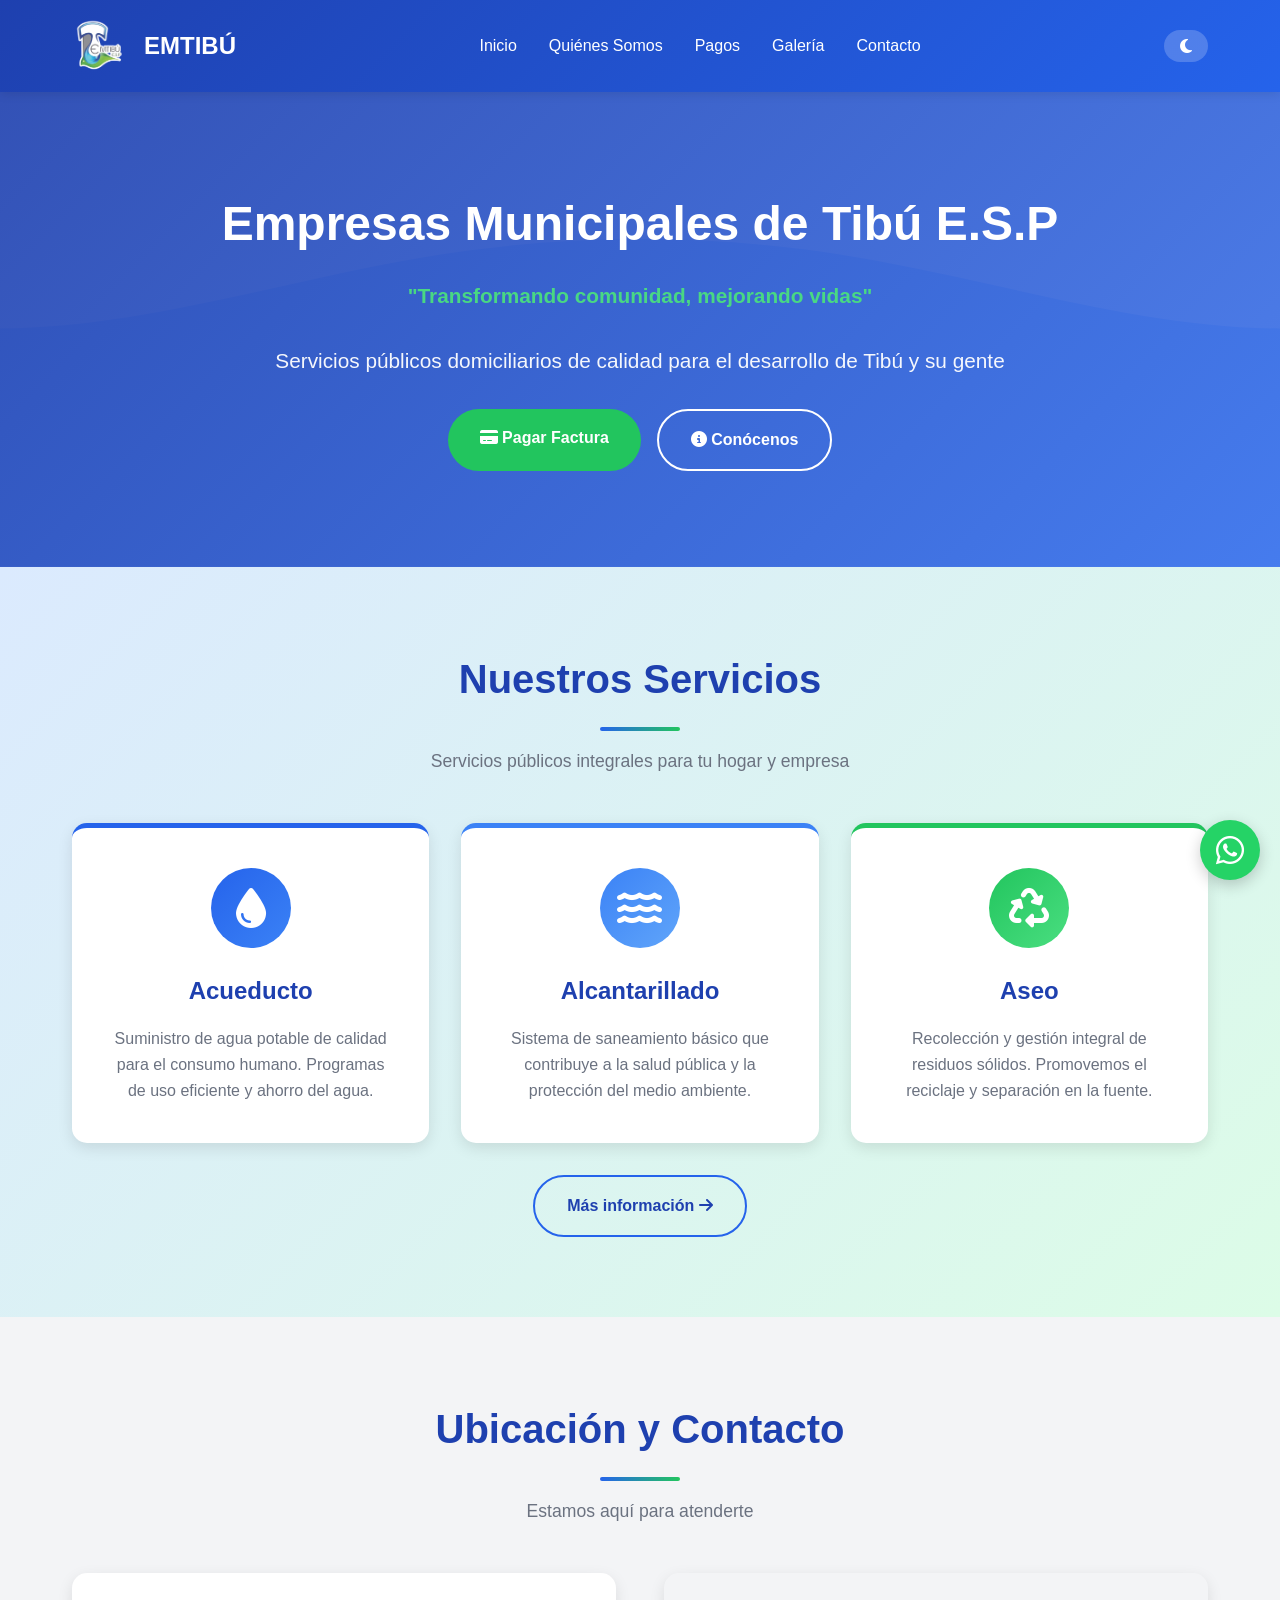
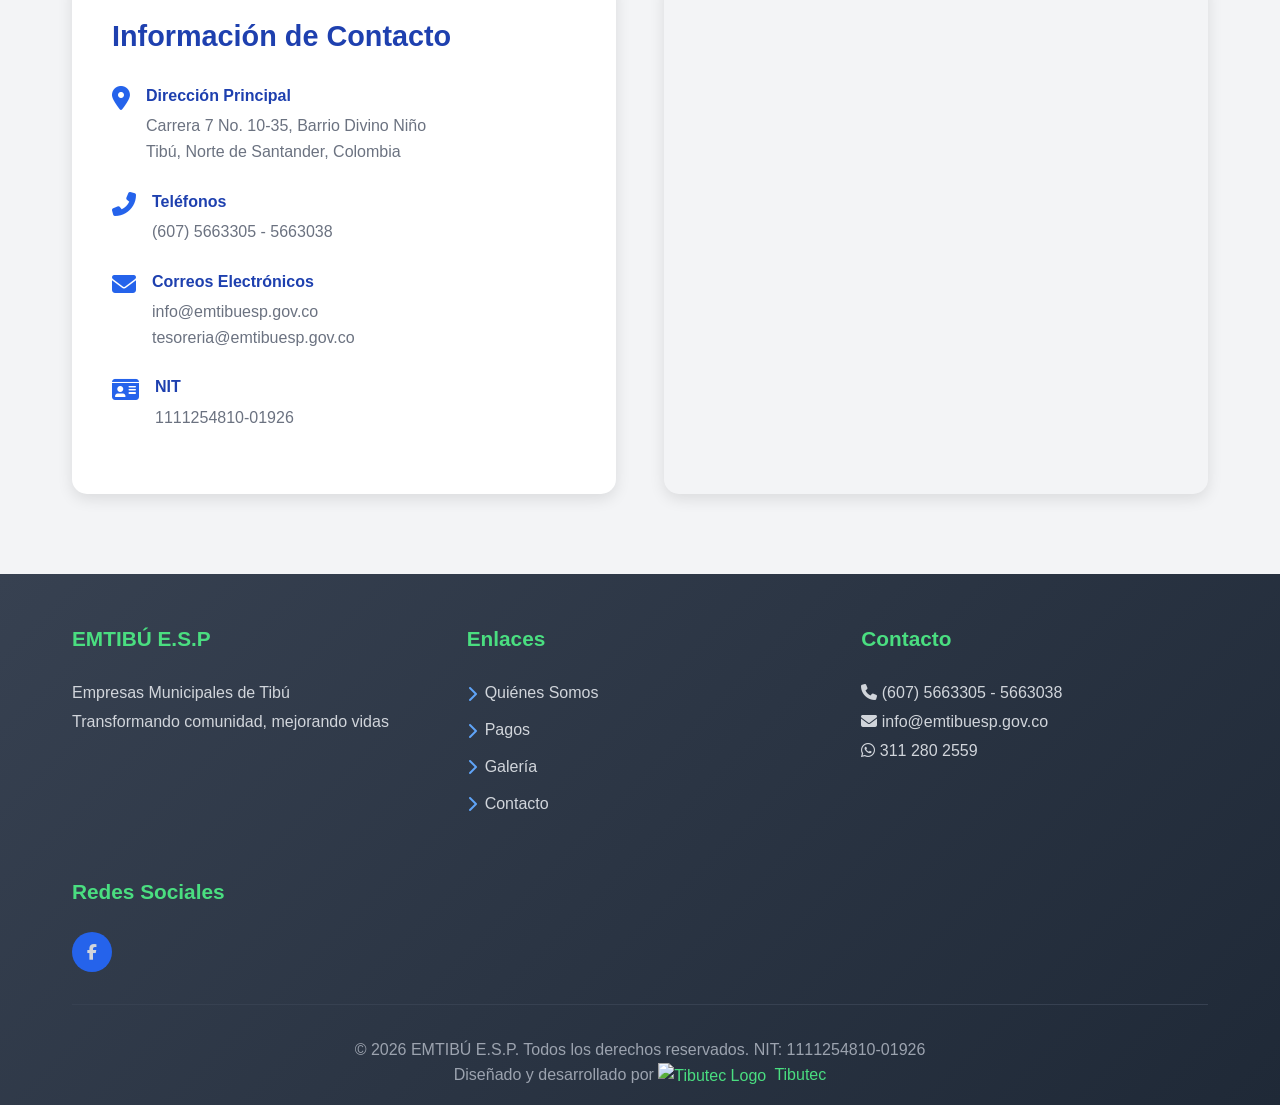
==== index.html @ 5c6bcf32 "creacion y estructura archivos" ====
<!DOCTYPE html>
<html lang="es">
<head>
    <meta charset="UTF-8">
    <meta name="viewport" content="width=device-width, initial-scale=1.0">
    <meta name="description" content="EMTIBÚ E.S.P - Servicios de Acueducto, Alcantarillado y Aseo en Tibú, Norte de Santander">
    <title>Inicio - EMTIBÚ E.S.P</title>
    <link rel="icon" type="image/png" href="assets/logo.emtibu.PNG">
    <link rel="stylesheet" href="https://cdnjs.cloudflare.com/ajax/libs/font-awesome/6.4.0/css/all.min.css">
    <link rel="stylesheet" href="css/styles.css">
</head>
<body>
    <header>
        <div class="container">
            <nav>
                <div class="logo">
                    <img src="assets/logo.emtibu.PNG" alt="EMTIBÚ Logo">
                    <div class="logo-text">
                        <h1>EMTIBÚ</h1>
                        <!-- <span>Empresas Municipales de Tibú E.S.P</span> -->
                    </div>
                </div>
                <ul class="nav-links">
                    <li><a href="index.html" class="active">Inicio</a></li>
                    <li><a href="pages/nosotros.html">Quiénes Somos</a></li>
                    <li><a href="pages/pagos.html">Pagos</a></li>
                    <li><a href="pages/galeria.html">Galería</a></li>
                    <li><a href="pages/contacto.html">Contacto</a></li>
                </ul>
                <div class="nav-controls">
                    <button class="theme-toggle">
                        <i class="fas fa-moon"></i>
                    </button>
                    <div class="mobile-menu">
                        <i class="fas fa-bars"></i>
                    </div>
                </div>
            </nav>
        </div>
    </header>

    <section class="hero" id="inicio">
        <div class="container">
            <h2>Empresas Municipales de Tibú E.S.P</h2>
            <p class="hero-slogan">"Transformando comunidad, mejorando vidas"</p>
            <p>Servicios públicos domiciliarios de calidad para el desarrollo de Tibú y su gente</p>
            <div class="cta-buttons">
                <a href="pages/pagos.html" class="btn btn-primary"><i class="fas fa-credit-card"></i> Pagar Factura</a>
                <a href="pages/nosotros.html" class="btn btn-secondary"><i class="fas fa-info-circle"></i> Conócenos</a>
            </div>
        </div>
    </section>

    <section class="services" id="servicios">
        <div class="container">
            <h2 class="section-title">Nuestros Servicios</h2>
            <p class="section-subtitle">Servicios públicos integrales para tu hogar y empresa</p>
            <div class="services-grid">
                <div class="service-card">
                    <div class="service-icon"><i class="fas fa-tint"></i></div>
                    <h3>Acueducto</h3>
                    <p>Suministro de agua potable de calidad para el consumo humano. Programas de uso eficiente y ahorro del agua.</p>
                </div>
                <div class="service-card">
                    <div class="service-icon"><i class="fas fa-water"></i></div>
                    <h3>Alcantarillado</h3>
                    <p>Sistema de saneamiento básico que contribuye a la salud pública y la protección del medio ambiente.</p>
                </div>
                <div class="service-card">
                    <div class="service-icon"><i class="fas fa-recycle"></i></div>
                    <h3>Aseo</h3>
                    <p>Recolección y gestión integral de residuos sólidos. Promovemos el reciclaje y separación en la fuente.</p>
                </div>
            </div>
            <div style="text-align: center; margin-top: 2rem;">
                <a href="pages/nosotros.html" class="btn btn-secondary" style="background: transparent; color: var(--azul-oscuro); border: 2px solid var(--azul-primario);">Más información <i class="fas fa-arrow-right"></i></a>
            </div>
        </div>
    </section>

    <section class="contact" id="contacto">
        <div class="container">
            <h2 class="section-title">Ubicación y Contacto</h2>
            <p class="section-subtitle">Estamos aquí para atenderte</p>

            <div class="contact-content">
                <div class="contact-info-card">
                    <h3>Información de Contacto</h3>

                    <div class="contact-item">
                        <i class="fas fa-map-marker-alt"></i>
                        <div>
                            <strong>Dirección Principal</strong>
                            <p>Carrera 7 No. 10-35, Barrio Divino Niño<br>Tibú, Norte de Santander, Colombia</p>
                        </div>
                    </div>

                    <div class="contact-item">
                        <i class="fas fa-phone-alt"></i>
                        <div>
                            <strong>Teléfonos</strong>
                            <p><a href="tel:+576075663305">(607) 5663305 - 5663038</a></p>
                        </div>
                    </div>

                    <div class="contact-item">
                        <i class="fas fa-envelope"></i>
                        <div>
                            <strong>Correos Electrónicos</strong>
                            <p><a href="mailto:info@emtibuesp.gov.co">info@emtibuesp.gov.co</a><br><a href="mailto:tesoreria@emtibuesp.gov.co">tesoreria@emtibuesp.gov.co</a></p>
                        </div>
                    </div>

                    <div class="contact-item">
                        <i class="fas fa-id-card"></i>
                        <div>
                            <strong>NIT</strong>
                            <p>1111254810-01926</p>
                        </div>
                    </div>
                </div>

                <div class="map-container">
                    <iframe
                    src="https://www.google.com/maps/embed?pb=!1m18!1m12!1m3!1d3967.715950965266!2d-72.7396758!3d8.641849!2m3!1f0!2f0!3f0!3m2!1i1024!2i768!4f13.1!3m3!1m2!1s0x8e7c99f2863468f1%3A0x41ef8a700e850d81!2s8%C2%B038'30.7%22N%2072%C2%B044'13.6%22W!5e0!3m2!1ses!2sco!4v1751190000000"
                    allowfullscreen=""
                    loading="lazy"
                    referrerpolicy="no-referrer-when-downgrade"
                    title="Ubicación EMTIBÚ en Google Maps"
                    onerror="this.style.display='none'; document.getElementById('map-fallback').style.display='flex';">
                </iframe>
                <div class="map-fallback" id="map-fallback" style="display:none; background: linear-gradient(135deg, var(--azul-muy-claro), var(--verde-muy-claro)); border-radius: 15px; height: 450px; align-items: center; justify-content: center; flex-direction: column; box-shadow: 0 5px 15px rgba(0,0,0,0.1);">
                    <i class="fas fa-map-marked-alt" style="font-size: 5rem; color: var(--azul-primario); margin-bottom: 1rem;"></i>
                    <p style="color: var(--gris-medio); font-size: 1.2rem;">Mapa de Ubicación</p>
                    <small style="color: var(--gris-medio);">Tibú, Norte de Santander<br>Altitud: 68 msnm<br>Frontera con Venezuela</small>
                </div>
            </div>
        </div>
    </section>

    <footer>
        <div class="container">
            <div class="footer-content">
                <div class="footer-section">
                    <h3>EMTIBÚ E.S.P</h3>
                    <p>Empresas Municipales de Tibú<br>Transformando comunidad, mejorando vidas</p>
                </div>
                <div class="footer-section">
                    <h3>Enlaces</h3>
                    <ul>
                        <li><a href="pages/nosotros.html"><i class="fas fa-chevron-right"></i> Quiénes Somos</a></li>
                        <li><a href="pages/pagos.html"><i class="fas fa-chevron-right"></i> Pagos</a></li>
                        <li><a href="pages/galeria.html"><i class="fas fa-chevron-right"></i> Galería</a></li>
                        <li><a href="pages/contacto.html"><i class="fas fa-chevron-right"></i> Contacto</a></li>
                    </ul>
                </div>
                <div class="footer-section">
                    <h3>Contacto</h3>
                    <p><i class="fas fa-phone"></i> (607) 5663305 - 5663038</p>
                    <p><i class="fas fa-envelope"></i> info@emtibuesp.gov.co</p>
                    <p><a href="https://wa.me/573112802559" target="_blank" rel="noopener" style="text-decoration: none; color: #d1d5db;"><i class="fab fa-whatsapp"></i> 311 280 2559</a></p>
                </div>
                <div class="footer-section">
                    <h3>Redes Sociales</h3>
                    <div class="footer-social">
                        <a href="https://www.facebook.com/emtibuesp" target="_blank" rel="noopener" title="Facebook"><i class="fab fa-facebook-f"></i></a>
                    </div>
                </div>
            </div>
            <div class="footer-bottom">
                <p>&copy; 2026 EMTIBÚ E.S.P. Todos los derechos reservados. NIT: 1111254810-01926</p>
                <p>Diseñado y desarrollado por <a href="https://tibutec.github.io/Tibutec/index.html" target="_blank" rel="noopener" style="text-decoration: none; color: #4ade80;"><img src="https://tibutec.github.io/Tibutec/img/logo.PNG" alt="Tibutec Logo" style="height: 16px; width: auto; vertical-align: middle; margin-right: 4px;"> Tibutec</a></p>
            </div>
        </div>
    </footer>
    
    <!-- Botón WhatsApp Flotante -->
    <a href="https://wa.me/573112802559" target="_blank" class="whatsapp-float" title="Contáctanos por WhatsApp">
        <i class="fab fa-whatsapp"></i>
    </a>
</body>
</html>
---- css/styles.css ----
:root {
    --azul-oscuro: #1e40af;
    --azul-primario: #2563eb;
    --azul-medio: #3b82f6;
    --azul-claro: #60a5fa;
    --azul-muy-claro: #dbeafe;
    --verde-primario: #22c55e;
    --verde-claro: #4ade80;
    --verde-muy-claro: #dcfce7;
    --gris-oscuro: #374151;
    --gris-medio: #6b7280;
    --gris-claro: #f3f4f6;
    --blanco: #ffffff;
}

/* Modo Oscuro */
body.dark-mode {
    --azul-muy-claro: #1e3a5f;
    --verde-muy-claro: #14532d;
    --gris-oscuro: #e5e7eb;
    --gris-medio: #9ca3af;
    --gris-claro: #111827;
    --blanco: #1f2937;
}

* {
    margin: 0;
    padding: 0;
    box-sizing: border-box;
}

body {
    font-family: 'Segoe UI', Tahoma, Geneva, Verdana, sans-serif;
    line-height: 1.6;
    color: var(--gris-oscuro);
    background-color: var(--gris-claro);
    transition: background-color 0.3s, color 0.3s;
}

/* Botón WhatsApp Flotante */
.whatsapp-float {
    position: fixed;
    bottom: 20px;
    right: 20px;
    width: 60px;
    height: 60px;
    background: #25d366;
    color: #ffffff;
    border-radius: 50%;
    display: flex;
    align-items: center;
    justify-content: center;
    font-size: 2rem;
    text-decoration: none;
    box-shadow: 0 5px 15px rgba(0,0,0,0.2);
    z-index: 1500;
    transition: all 0.3s;
}

.whatsapp-float:hover {
    background: #128c7e;
    transform: scale(1.1);
    box-shadow: 0 8px 20px rgba(0,0,0,0.3);
}

/* Botón Toggle Modo Oscuro */
.theme-toggle {
    background: rgba(255,255,255,0.2);
    color: var(--blanco);
    border: none;
    padding: 0.5rem 1rem;
    border-radius: 20px;
    font-size: 1rem;
    cursor: pointer;
    display: flex;
    align-items: center;
    gap: 0.5rem;
    transition: all 0.3s;
}

.theme-toggle:hover {
    background: rgba(255,255,255,0.3);
}

/* Navbar con botón de tema */
nav {
    display: flex;
    justify-content: space-between;
    align-items: center;
    padding: 1rem 0;
    gap: 1rem;
}

.nav-controls {
    display: flex;
    align-items: center;
    gap: 1rem;
}
/* Header y Navegación */
header {
    background: linear-gradient(135deg, var(--azul-oscuro) 0%, var(--azul-primario) 100%);
    color: var(--blanco);
    position: fixed;
    width: 100%;
    top: 0;
    z-index: 1000;
    box-shadow: 0 2px 10px rgba(0,0,0,0.1);
}
.container {
    max-width: 1200px;
    margin: 0 auto;
    padding: 0 2rem;
}
nav {
    display: flex;
    justify-content: space-between;
    align-items: center;
    padding: 1rem 0;
}
.logo {
    display: flex;
    align-items: center;
    gap: 1rem;
}
.logo img {
    height: 60px;
    width: auto;
}
.logo-text h1 {
    font-size: 1.5rem;
    font-weight: 700;
}
.logo-text span {
    font-size: 0.9rem;
    opacity: 0.9;
}
.nav-links {
    display: flex;
    list-style: none;
    gap: 2rem;
}
.nav-links a {
    color: var(--blanco);
    text-decoration: none;
    font-weight: 500;
    transition: color 0.3s;
    position: relative;
}
.nav-links a:hover {
    color: var(--verde-claro);
}
.nav-links a::after {
    content: '';
    position: absolute;
    bottom: -5px;
    left: 0;
    width: 0;
    height: 2px;
    background: var(--verde-primario);
    transition: width 0.3s;
}
.nav-links a:hover::after {
    width: 100%;
}
.mobile-menu {
    display: none;
    font-size: 1.5rem;
    cursor: pointer;
}
/* Hero Section */
.hero {
    margin-top: 90px;
    background: linear-gradient(135deg, rgba(30, 64, 175, 0.9) 0%, rgba(37, 99, 235, 0.8) 100%), 
                url('data:image/svg+xml,<svg xmlns="http://www.w3.org/2000/svg" viewBox="0 0 1440 320"><path fill="%2360a5fa" fill-opacity="0.3" d="M0,96L48,112C96,128,192,160,288,160C384,160,480,128,576,112C672,96,768,96,864,112C960,128,1056,160,1152,160C1248,160,1344,128,1392,112L1440,96L1440,320L1392,320C1344,320,1248,320,1152,320C1056,320,960,320,864,320C768,320,672,320,576,320C480,320,384,320,288,320C192,320,96,320,48,320L0,320Z"></path></svg>');
    background-size: cover;
    background-position: center;
    color: var(--blanco);
    padding: 6rem 0;
    text-align: center;
}
.hero h2 {
    font-size: 3rem;
    margin-bottom: 1rem;
    animation: fadeInUp 1s ease;
}
.hero p {
    font-size: 1.3rem;
    margin-bottom: 2rem;
    opacity: 0.95;
    animation: fadeInUp 1s ease 0.2s backwards;
}
.hero-slogan {
    font-size: 1.5rem;
    color: var(--verde-claro);
    font-weight: 600;
    margin-bottom: 2rem;
    animation: fadeInUp 1s ease 0.4s backwards;
}
.cta-buttons {
    display: flex;
    gap: 1rem;
    justify-content: center;
    flex-wrap: wrap;
    animation: fadeInUp 1s ease 0.6s backwards;
}
.btn {
    padding: 1rem 2rem;
    border: none;
    border-radius: 50px;
    font-size: 1rem;
    font-weight: 600;
    cursor: pointer;
    text-decoration: none;
    display: inline-block;
    transition: all 0.3s;
}
.btn-primary {
    background: var(--verde-primario);
    color: var(--blanco);
}
.btn-primary:hover {
    background: var(--verde-claro);
    transform: translateY(-3px);
    box-shadow: 0 10px 20px rgba(0,0,0,0.2);
}
.btn-secondary {
    background: transparent;
    color: var(--blanco);
    border: 2px solid var(--blanco);
}
.btn-secondary:hover {
    background: var(--blanco);
    color: var(--azul-oscuro);
}
/* Secciones Generales */
section {
    padding: 5rem 0;
}
.section-title {
    text-align: center;
    font-size: 2.5rem;
    color: var(--azul-oscuro);
    margin-bottom: 1rem;
    position: relative;
}
.section-title::after {
    content: '';
    display: block;
    width: 80px;
    height: 4px;
    background: linear-gradient(90deg, var(--azul-primario), var(--verde-primario));
    margin: 1rem auto;
    border-radius: 2px;
}
.section-subtitle {
    text-align: center;
    color: var(--gris-medio);
    font-size: 1.1rem;
    margin-bottom: 3rem;
}
/* Quiénes Somos */
.about {
    background: var(--blanco);
}
.about-content {
    display: grid;
    grid-template-columns: 1fr 1fr;
    gap: 4rem;
    align-items: center;
}
.about-text h3 {
    font-size: 2rem;
    color: var(--azul-oscuro);
    margin-bottom: 1.5rem;
}
.about-text p {
    margin-bottom: 1rem;
    color: var(--gris-medio);
    line-height: 1.8;
}
.about-image {
    position: relative;
}
.about-image-placeholder {
    background: linear-gradient(135deg, var(--azul-muy-claro), var(--verde-muy-claro));
    border-radius: 20px;
    padding: 3rem;
    text-align: center;
    box-shadow: 0 10px 30px rgba(0,0,0,0.1);
}
.about-image-placeholder i {
    font-size: 8rem;
    color: var(--azul-primario);
}
.stats {
    display: grid;
    grid-template-columns: repeat(3, 1fr);
    gap: 2rem;
    margin-top: 3rem;
}
.stat-item {
    text-align: center;
    padding: 1.5rem;
    background: var(--gris-claro);
    border-radius: 10px;
    border-bottom: 4px solid var(--verde-primario);
}
.stat-item h4 {
    font-size: 2.5rem;
    color: var(--azul-primario);
    margin-bottom: 0.5rem;
}
.stat-item p {
    color: var(--gris-medio);
    font-weight: 600;
}
/* Servicios */
.services {
    background: linear-gradient(135deg, var(--azul-muy-claro) 0%, var(--verde-muy-claro) 100%);
}
.services-grid {
    display: grid;
    grid-template-columns: repeat(auto-fit, minmax(300px, 1fr));
    gap: 2rem;
}
.service-card {
    background: var(--blanco);
    padding: 2.5rem;
    border-radius: 15px;
    text-align: center;
    box-shadow: 0 5px 15px rgba(0,0,0,0.1);
    transition: all 0.3s;
    border-top: 5px solid var(--azul-primario);
}
.service-card:nth-child(2) {
    border-top-color: var(--azul-medio);
}
.service-card:nth-child(3) {
    border-top-color: var(--verde-primario);
}
.service-card:hover {
    transform: translateY(-10px);
    box-shadow: 0 15px 30px rgba(0,0,0,0.15);
}
.service-icon {
    width: 80px;
    height: 80px;
    margin: 0 auto 1.5rem;
    background: linear-gradient(135deg, var(--azul-primario), var(--azul-medio));
    border-radius: 50%;
    display: flex;
    align-items: center;
    justify-content: center;
}
.service-card:nth-child(2) .service-icon {
    background: linear-gradient(135deg, var(--azul-medio), var(--azul-claro));
}
.service-card:nth-child(3) .service-icon {
    background: linear-gradient(135deg, var(--verde-primario), var(--verde-claro));
}
.service-icon i {
    font-size: 2.5rem;
    color: var(--blanco);
}
.service-card h3 {
    font-size: 1.5rem;
    color: var(--azul-oscuro);
    margin-bottom: 1rem;
}
.service-card p {
    color: var(--gris-medio);
    line-height: 1.6;
}
/* Misión y Visión */
.mission-vision {
    background: var(--blanco);
}
.mv-grid {
    display: grid;
    grid-template-columns: 1fr 1fr;
    gap: 3rem;
}
.mv-card {
    padding: 3rem;
    border-radius: 15px;
    position: relative;
    overflow: hidden;
}
.mission {
    background: linear-gradient(135deg, var(--azul-muy-claro), var(--blanco));
    border-left: 5px solid var(--azul-primario);
}
.vision {
    background: linear-gradient(135deg, var(--verde-muy-claro), var(--blanco));
    border-left: 5px solid var(--verde-primario);
}
.mv-card h3 {
    font-size: 2rem;
    color: var(--azul-oscuro);
    margin-bottom: 1.5rem;
    display: flex;
    align-items: center;
    gap: 1rem;
}
.mv-card h3 i {
    color: var(--azul-primario);
}
.vision h3 i {
    color: var(--verde-primario);
}
.mv-card p {
    color: var(--gris-medio);
    line-height: 1.8;
    font-size: 1.1rem;
}
/* Formas de Pago */
.payment {
    background: linear-gradient(135deg, var(--azul-oscuro), var(--azul-primario));
    color: var(--blanco);
}
.payment .section-title {
    color: var(--blanco);
}
.payment .section-title::after {
    background: var(--verde-claro);
}
.payment .section-subtitle {
    color: var(--azul-muy-claro);
}
.payment-methods {
    display: grid;
    grid-template-columns: repeat(auto-fit, minmax(250px, 1fr));
    gap: 2rem;
}
.payment-card {
    background: rgba(255,255,255,0.1);
    backdrop-filter: blur(10px);
    padding: 2rem;
    border-radius: 15px;
    text-align: center;
    border: 2px solid rgba(255,255,255,0.2);
    transition: all 0.3s;
}
.payment-card:hover {
    background: rgba(255,255,255,0.2);
    transform: translateY(-5px);
}
.payment-card i {
    font-size: 3rem;
    margin-bottom: 1rem;
    color: var(--verde-claro);
}
.payment-card h3 {
    font-size: 1.3rem;
    margin-bottom: 0.5rem;
}
.payment-card p {
    opacity: 1;
    font-size: 0.95rem;
    color: var(--blanco);
}
.pse-card {
    border: 2px solid var(--verde-claro);
    background: rgba(34, 197, 94, 0.1);
}
.btn-pse {
    background: var(--verde-primario);
    color: var(--blanco);
    border: none;
    padding: 0.9rem 2.5rem;
    border-radius: 50px;
    font-size: 1rem;
    font-weight: 600;
    cursor: pointer;
    transition: all 0.3s;
    width: 100%;
    max-width: 280px;
}
.btn-pse:hover {
    background: var(--verde-claro);
    transform: translateY(-3px);
    box-shadow: 0 10px 20px rgba(0,0,0,0.2);
}
.payment-guide {
    text-align: left;
    margin-top: 1.5rem;
}
.guide-step {
    display: flex;
    gap: 1.5rem;
    margin-bottom: 2rem;
    align-items: flex-start;
}
.step-number {
    width: 40px;
    height: 40px;
    background: var(--azul-primario);
    color: var(--blanco);
    border-radius: 50%;
    display: flex;
    align-items: center;
    justify-content: center;
    font-weight: 700;
    font-size: 1.1rem;
    flex-shrink: 0;
}
.payment .guide-step div h4 {
    color: var(--blanco);
    margin-bottom: 0.3rem;
}
.payment .guide-step div p {
    color: rgba(255,255,255,0.9);
    margin: 0;
}
.payment .payment-features h3 {
    color: var(--blanco);
}
.payment .feature-item {
    color: var(--blanco);
}
.payment .feature-item i {
    color: var(--verde-claro);
}
.payment-features {
    background: rgba(255,255,255,0.1);
    padding: 2rem;
    border-radius: 15px;
    margin-top: 3rem;
}
.pse-loading-overlay {
    display: none;
    position: fixed;
    z-index: 3000;
    top: 0;
    left: 0;
    width: 100%;
    height: 100%;
    background: linear-gradient(135deg, var(--azul-oscuro) 0%, var(--azul-primario) 100%);
    align-items: center;
    justify-content: center;
    flex-direction: column;
}
.pse-loading-overlay.active {
    display: flex;
}
.pse-loading-content {
    text-align: center;
    color: var(--blanco);
}
.pse-loading-content h3 {
    font-size: 1.8rem;
    margin: 1.5rem 0 0.5rem;
}
.pse-loading-content p {
    font-size: 1.1rem;
    opacity: 0.9;
}
.spinner {
    width: 70px;
    height: 70px;
    border: 6px solid rgba(255,255,255,0.2);
    border-top: 6px solid var(--blanco);
    border-radius: 50%;
    animation: spin 1s linear infinite;
    margin: 0 auto;
}
@keyframes spin {
    to { transform: rotate(360deg); }
}
.payment-features h3 {
    text-align: center;
    margin-bottom: 1.5rem;
    font-size: 1.5rem;
}
.features-grid {
    display: grid;
    grid-template-columns: repeat(auto-fit, minmax(200px, 1fr));
    gap: 1rem;
}
.feature-item {
    display: flex;
    align-items: center;
    gap: 0.5rem;
}
.feature-item i {
    color: var(--verde-claro);
}
/* Ubicación y Contacto */
.contact {
    background: var(--gris-claro);
}
.contact-content {
    display: grid;
    grid-template-columns: 1fr 1fr;
    gap: 3rem;
}
.contact-info-card {
    background: var(--blanco);
    padding: 2.5rem;
    border-radius: 15px;
    box-shadow: 0 5px 15px rgba(0,0,0,0.1);
}
.contact-info-card h3 {
    color: var(--azul-oscuro);
    margin-bottom: 1.5rem;
    font-size: 1.8rem;
}
.contact-item {
    display: flex;
    align-items: flex-start;
    gap: 1rem;
    margin-bottom: 1.5rem;
}
.contact-item i {
    font-size: 1.5rem;
    color: var(--azul-primario);
    margin-top: 0.2rem;
}
.contact-item div strong {
    color: var(--azul-oscuro);
    display: block;
    margin-bottom: 0.3rem;
}
.contact-item div p, .contact-item div a {
    color: var(--gris-medio);
    text-decoration: none;
    transition: color 0.3s;
}
.contact-item div a:hover {
    color: var(--azul-primario);
}
.map-placeholder {
    background: linear-gradient(135deg, var(--azul-muy-claro), var(--verde-muy-claro));
    border-radius: 15px;
    height: 100%;
    min-height: 400px;
    display: flex;
    align-items: center;
    justify-content: center;
    flex-direction: column;
    box-shadow: 0 5px 15px rgba(0,0,0,0.1);
}
.map-container {
    border-radius: 15px;
    overflow: hidden;
    box-shadow: 0 5px 15px rgba(0,0,0,0.1);
}
.map-container iframe {
    width: 100%;
    height: 450px;
    border: none;
    display: block;
}
.map-placeholder i {
    font-size: 5rem;
    color: var(--azul-primario);
    margin-bottom: 1rem;
}
.map-placeholder p {
    color: var(--gris-medio);
    font-size: 1.2rem;
}
/* Footer */
footer {
    background: linear-gradient(135deg, var(--gris-oscuro), #1f2937);
    color: var(--blanco);
    padding: 3rem 0 1rem;
}
.footer-content {
    display: grid;
    grid-template-columns: repeat(auto-fit, minmax(250px, 1fr));
    gap: 3rem;
    margin-bottom: 2rem;
}
.footer-section h3 {
    color: var(--verde-claro);
    margin-bottom: 1.5rem;
    font-size: 1.3rem;
}
.footer-section p, .footer-section a {
    color: #d1d5db;
    text-decoration: none;
    line-height: 1.8;
    transition: color 0.3s;
}
.footer-section a:hover {
    color: var(--verde-claro);
}
.footer-section ul {
    list-style: none;
}
.footer-section ul li {
    margin-bottom: 0.5rem;
}
.footer-section ul li a {
    display: flex;
    align-items: center;
    gap: 0.5rem;
}
.footer-section ul li a i {
    color: var(--azul-claro);
}
.footer-bottom {
    border-top: 1px solid #374151;
    padding-top: 2rem;
    text-align: center;
    color: #9ca3af;
}
.footer-social {
    display: flex;
    gap: 1rem;
    margin-top: 1rem;
}
.footer-social a {
    width: 40px;
    height: 40px;
    background: var(--azul-primario);
    border-radius: 50%;
    display: flex;
    align-items: center;
    justify-content: center;
    transition: all 0.3s;
}
.footer-social a:hover {
    background: var(--verde-primario);
    transform: translateY(-3px);
}
/* Animaciones */
@keyframes fadeInUp {
    from {
        opacity: 0;
        transform: translateY(30px);
    }
    to {
        opacity: 1;
        transform: translateY(0);
    }
}
/* Galería */
.gallery {
    background: var(--blanco);
}
.gallery-grid {
    display: grid;
    grid-template-columns: repeat(3, 1fr);
    grid-auto-rows: 250px;
    gap: 1rem;
}
.gallery-item {
    position: relative;
    overflow: hidden;
    border-radius: 15px;
    cursor: pointer;
    box-shadow: 0 5px 15px rgba(0,0,0,0.1);
    transition: all 0.3s;
}
.gallery-item:hover {
    transform: translateY(-5px);
    box-shadow: 0 15px 30px rgba(0,0,0,0.2);
}
.gallery-item img {
    width: 100%;
    height: 100%;
    object-fit: cover;
    transition: transform 0.5s;
}
.gallery-item:hover img {
    transform: scale(1.1);
}
.gallery-overlay {
    position: absolute;
    top: 0;
    left: 0;
    width: 100%;
    height: 100%;
    background: rgba(0,0,0,0.4);
    display: flex;
    align-items: center;
    justify-content: center;
    opacity: 0;
    transition: opacity 0.3s;
}
.gallery-item:hover .gallery-overlay {
    opacity: 1;
}
.gallery-overlay i {
    font-size: 3rem;
    color: var(--blanco);
}
/* Lightbox */
.lightbox {
    display: none;
    position: fixed;
    z-index: 2000;
    top: 0;
    left: 0;
    width: 100%;
    height: 100%;
    background: rgba(0,0,0,0.9);
    align-items: center;
    justify-content: center;
}
.lightbox.active {
    display: flex;
}
.lightbox-img {
    max-width: 90%;
    max-height: 90%;
    object-fit: contain;
    border-radius: 10px;
}
.lightbox-close {
    position: absolute;
    top: 20px;
    right: 40px;
    font-size: 3rem;
    color: var(--blanco);
    cursor: pointer;
    font-weight: bold;
    line-height: 1;
    transition: color 0.3s;
}
.lightbox-close:hover {
    color: var(--verde-claro);
}
/* Videos */
.gallery-videos {
    background: var(--blanco);
}
.videos-grid {
    display: grid;
    grid-template-columns: repeat(auto-fit, minmax(300px, 1fr));
    gap: 2rem;
}
.video-card {
    background: var(--gris-claro);
    border-radius: 15px;
    overflow: hidden;
    box-shadow: 0 5px 15px rgba(0,0,0,0.1);
    transition: all 0.3s;
}
.video-card:hover {
    transform: translateY(-5px);
    box-shadow: 0 15px 30px rgba(0,0,0,0.2);
}
.video-card a {
    text-decoration: none;
    color: inherit;
    display: block;
}
.video-thumb {
    position: relative;
    height: 200px;
    background: linear-gradient(135deg, var(--azul-primario), var(--azul-oscuro));
    display: flex;
    align-items: center;
    justify-content: center;
    gap: 1rem;
}
.video-thumb i:first-child {
    font-size: 3rem;
    color: var(--blanco);
}
.video-thumb i:last-child {
    font-size: 4rem;
    color: var(--verde-claro);
    opacity: 0.9;
}
.video-card p {
    padding: 1rem;
    text-align: center;
    color: var(--gris-oscuro);
    font-weight: 600;
}
/* Responsive */
@media (max-width: 768px) {
    .nav-links {
        display: none;
    }
    .mobile-menu {
        display: block;
    }
    .hero {
        margin-top: 100px;
        padding: 3rem 0;
    }
    .hero h2 {
        font-size: 2rem;
    }
    .hero p {
        font-size: 1rem;
    }
    .about-content,
    .mv-grid,
    .contact-content {
        grid-template-columns: 1fr;
    }
    .stats {
        grid-template-columns: 1fr;
    }
    .gallery-grid {
        grid-template-columns: repeat(2, 1fr);
        grid-auto-rows: 200px;
    }
}

@media (max-width: 480px) {
    .gallery-grid {
        grid-template-columns: 1fr;
        grid-auto-rows: 250px;
    }
}

/* Estilos adicionales para modo oscuro */
body.dark-mode .about,
body.dark-mode .services,
body.dark-mode .gallery,
body.dark-mode .gallery-videos,
body.dark-mode .contact {
    background-color: var(--gris-claro);
}

body.dark-mode .service-card,
body.dark-mode .contact-info-card,
body.dark-mode .video-card {
    background-color: var(--blanco);
    box-shadow: 0 5px 15px rgba(0,0,0,0.3);
}

body.dark-mode footer {
    background: linear-gradient(135deg, #0f172a, #1e293b);
}

body.dark-mode .stat-item {
    background-color: #374151;
}

body.dark-mode .mission {
    background: linear-gradient(135deg, #1e3a5f, #1f2937);
}

body.dark-mode .vision {
    background: linear-gradient(135deg, #14532d, #1f2937);
}

body.dark-mode .payment-card {
    background: rgba(0,0,0,0.2);
}

body.dark-mode .payment-features {
    background: rgba(0,0,0,0.2);
}

body.dark-mode .btn-secondary {
    background: transparent;
    color: var(--blanco);
    border-color: var(--blanco);
}

body.dark-mode .btn-secondary:hover {
    background: var(--blanco);
    color: var(--azul-oscuro);
}
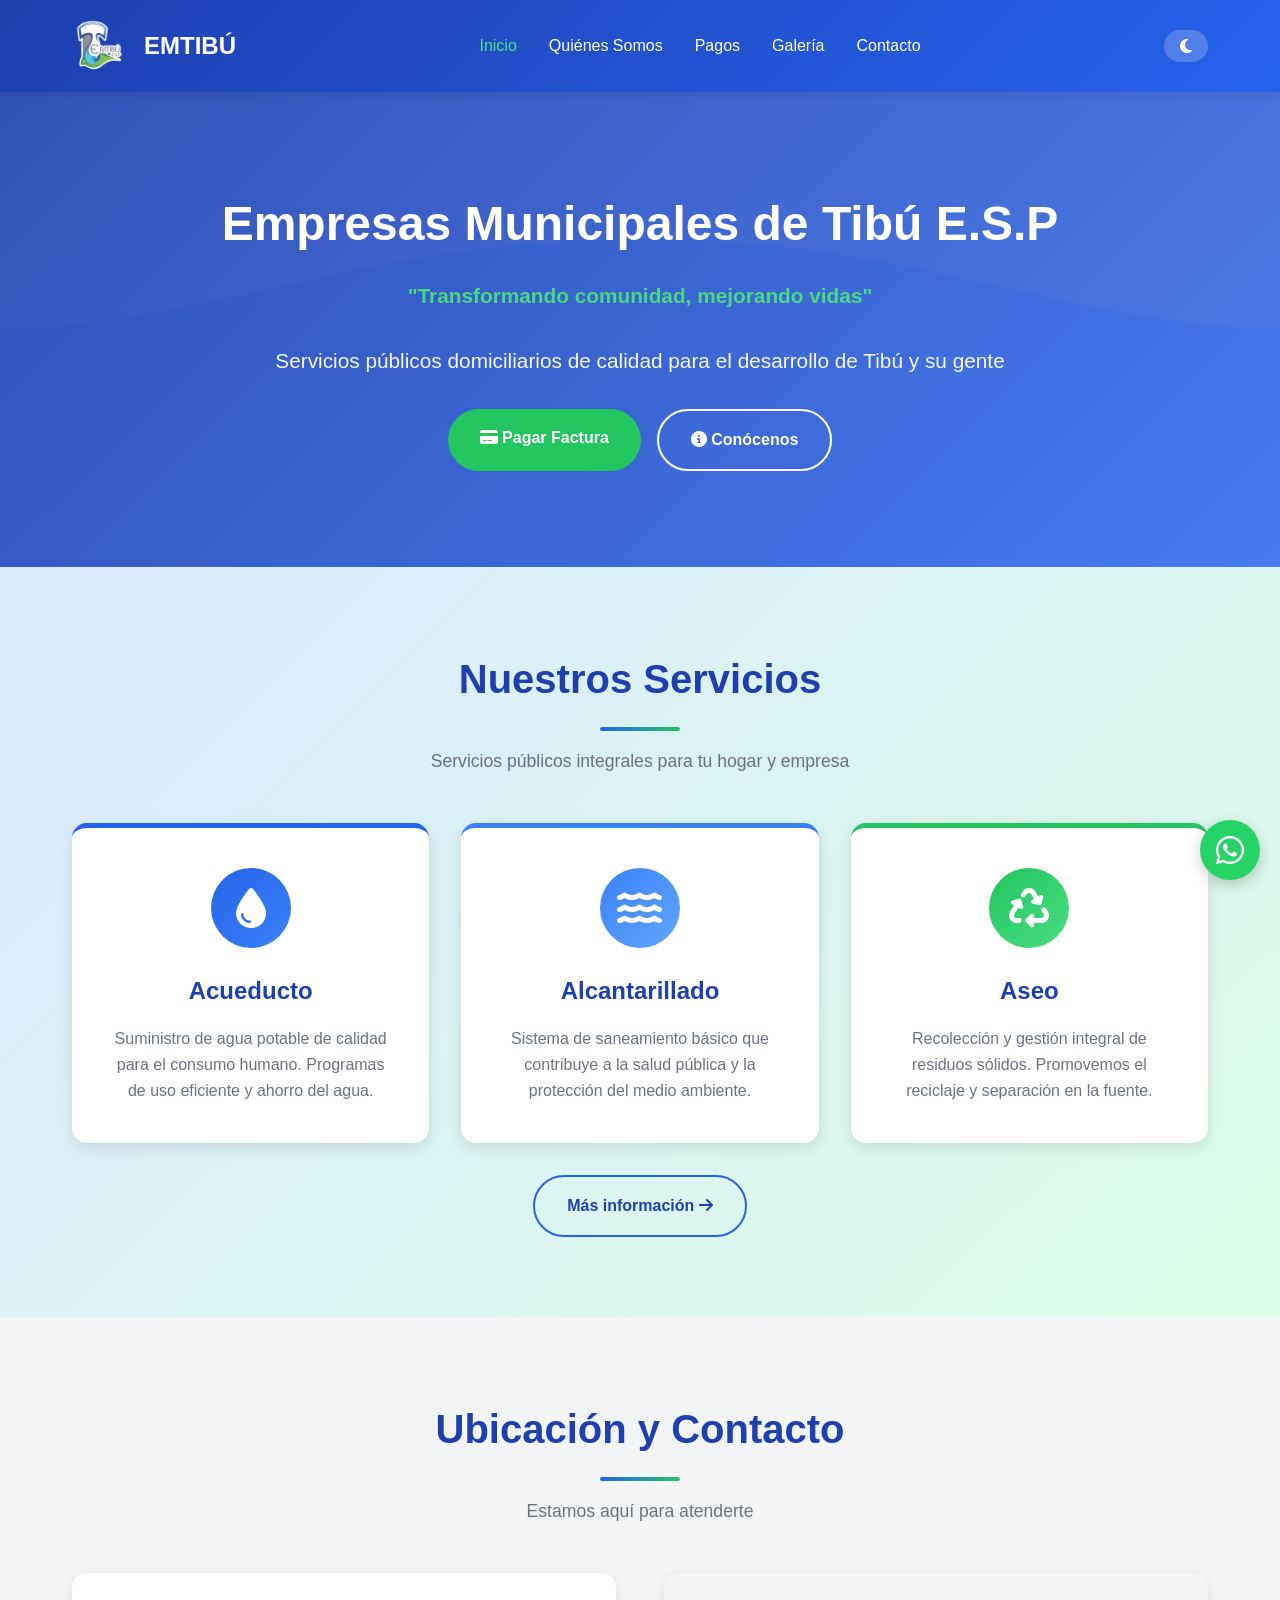
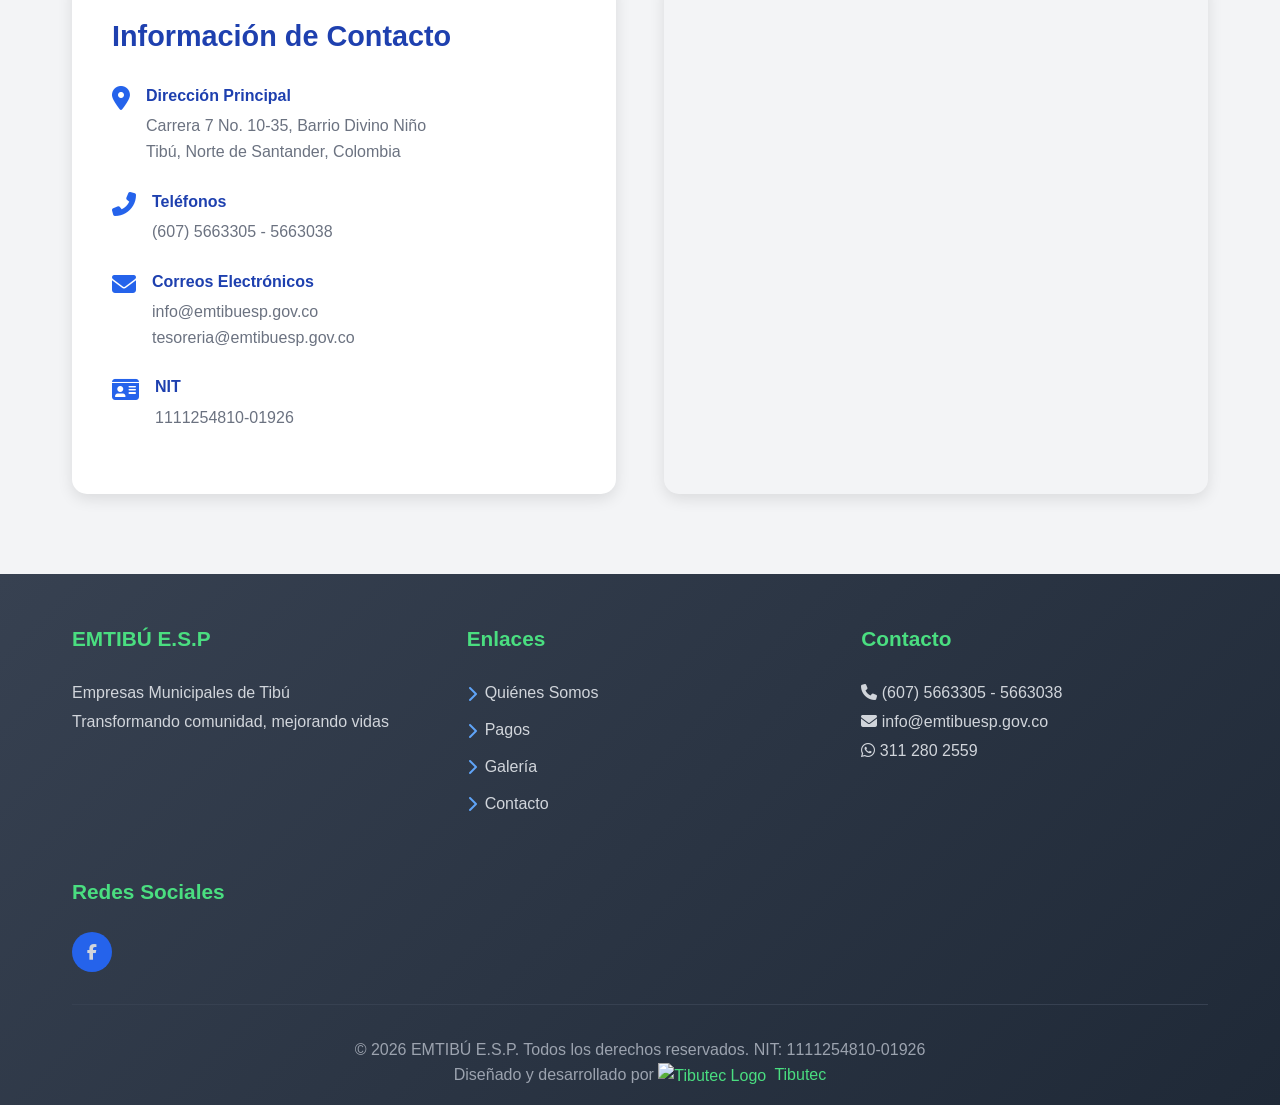
==== commit 3c0c7e6f: "refactor(frontend): split css into modules and update frontend assets - Split monolithic css/styles." ====
--- a/index.html
+++ b/index.html
@@ -7,19 +7,19 @@
     <title>Inicio - EMTIBÚ E.S.P</title>
     <link rel="icon" type="image/png" href="assets/logo.emtibu.PNG">
     <link rel="stylesheet" href="https://cdnjs.cloudflare.com/ajax/libs/font-awesome/6.4.0/css/all.min.css">
-    <link rel="stylesheet" href="css/styles.css">
+    <link rel="stylesheet" href="css/main.css">
 </head>
 <body>
     <header>
         <div class="container">
             <nav>
-                <div class="logo">
+                <a href="index.html" class="logo" style="text-decoration: none;">
                     <img src="assets/logo.emtibu.PNG" alt="EMTIBÚ Logo">
                     <div class="logo-text">
                         <h1>EMTIBÚ</h1>
                         <!-- <span>Empresas Municipales de Tibú E.S.P</span> -->
                     </div>
-                </div>
+                </a>
                 <ul class="nav-links">
                     <li><a href="index.html" class="active">Inicio</a></li>
                     <li><a href="pages/nosotros.html">Quiénes Somos</a></li>
@@ -178,5 +178,6 @@
     <a href="https://wa.me/573112802559" target="_blank" class="whatsapp-float" title="Contáctanos por WhatsApp">
         <i class="fab fa-whatsapp"></i>
     </a>
+    <script src="js/script.js"></script>
 </body>
 </html>
--- a/css/main.css
+++ b/css/main.css
@@ -0,0 +1,22 @@
+/* Archivo principal CSS - Importa todos los módulos */
+
+/* Variables primero */
+@import "variables.css";
+
+/* Base y utilidades */
+@import "base.css";
+@import "utilities.css";
+
+/* Componentes estructurales */
+@import "header.css";
+@import "hero.css";
+
+/* Secciones de contenido */
+@import "sections.css";
+@import "gallery.css";
+@import "contact.css";
+@import "footer.css";
+
+/* Responsive y modo oscuro */
+@import "responsive.css";
+@import "dark-mode.css";
